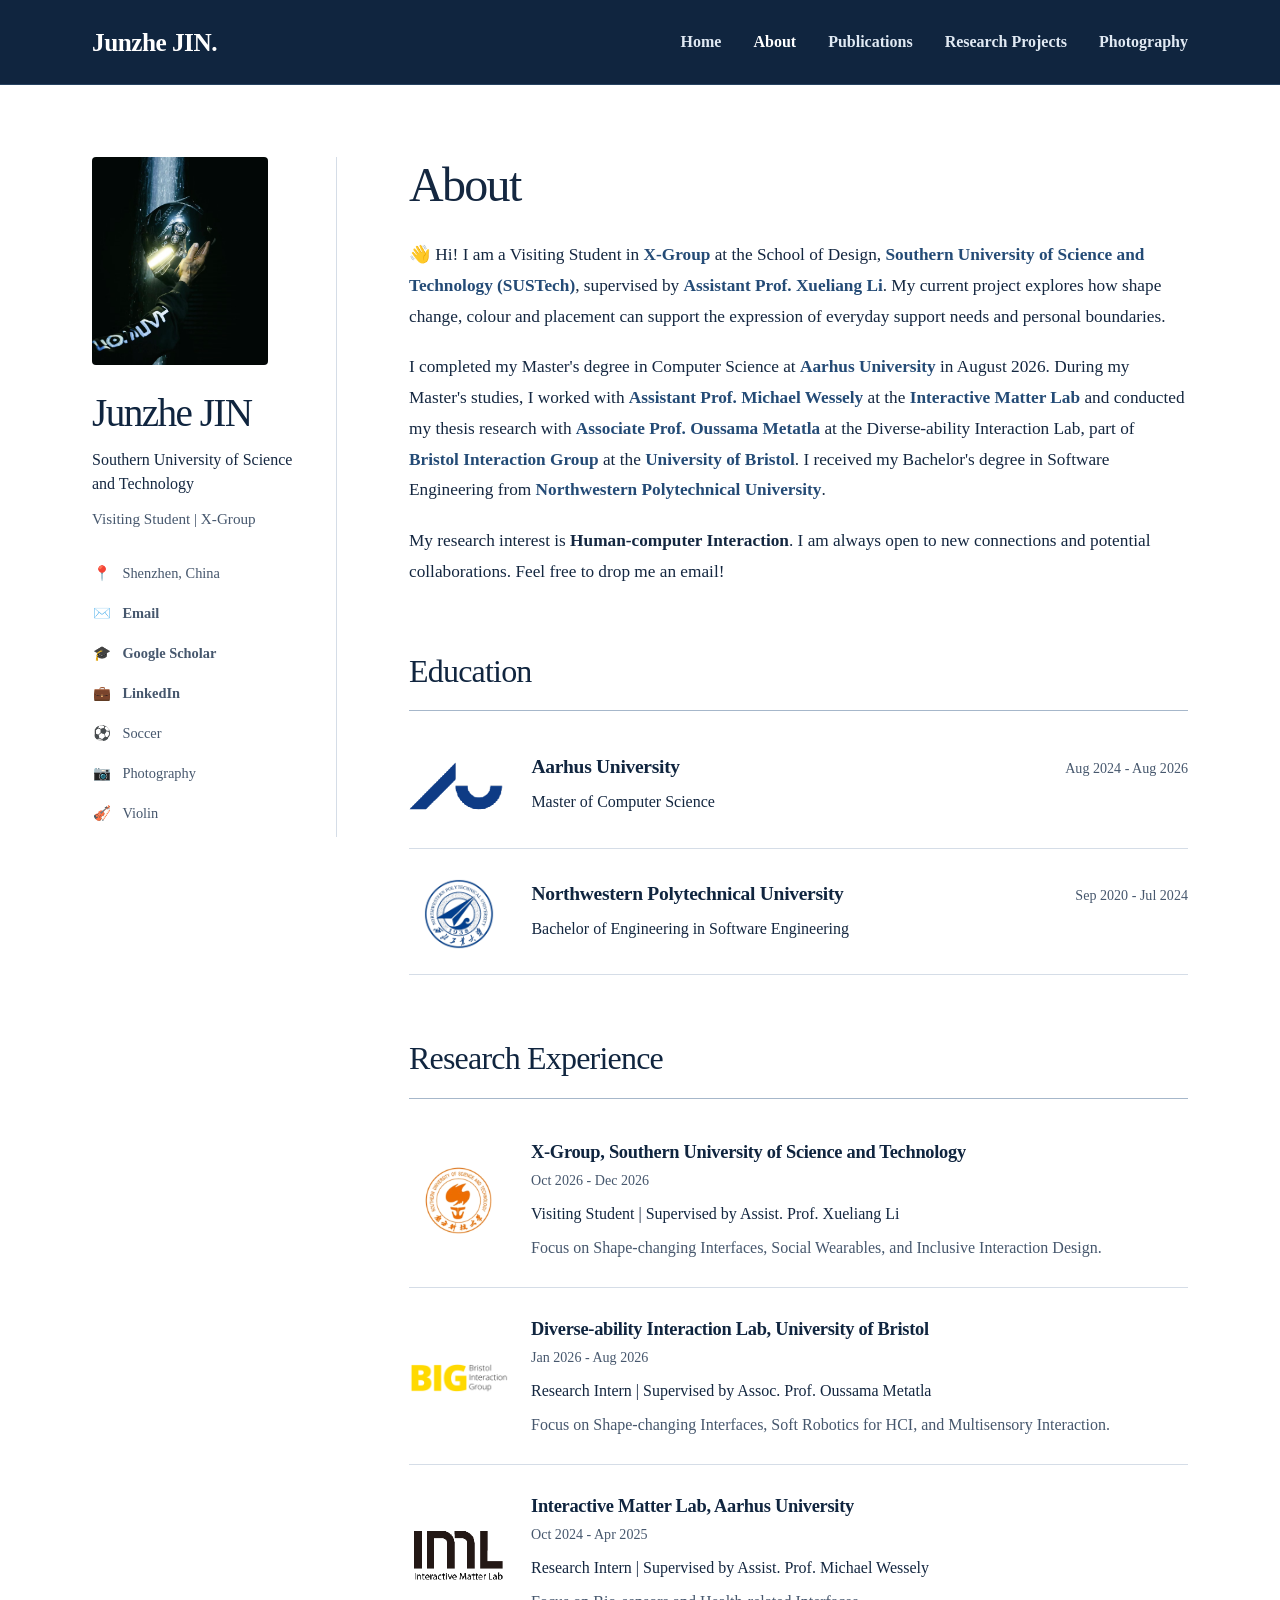
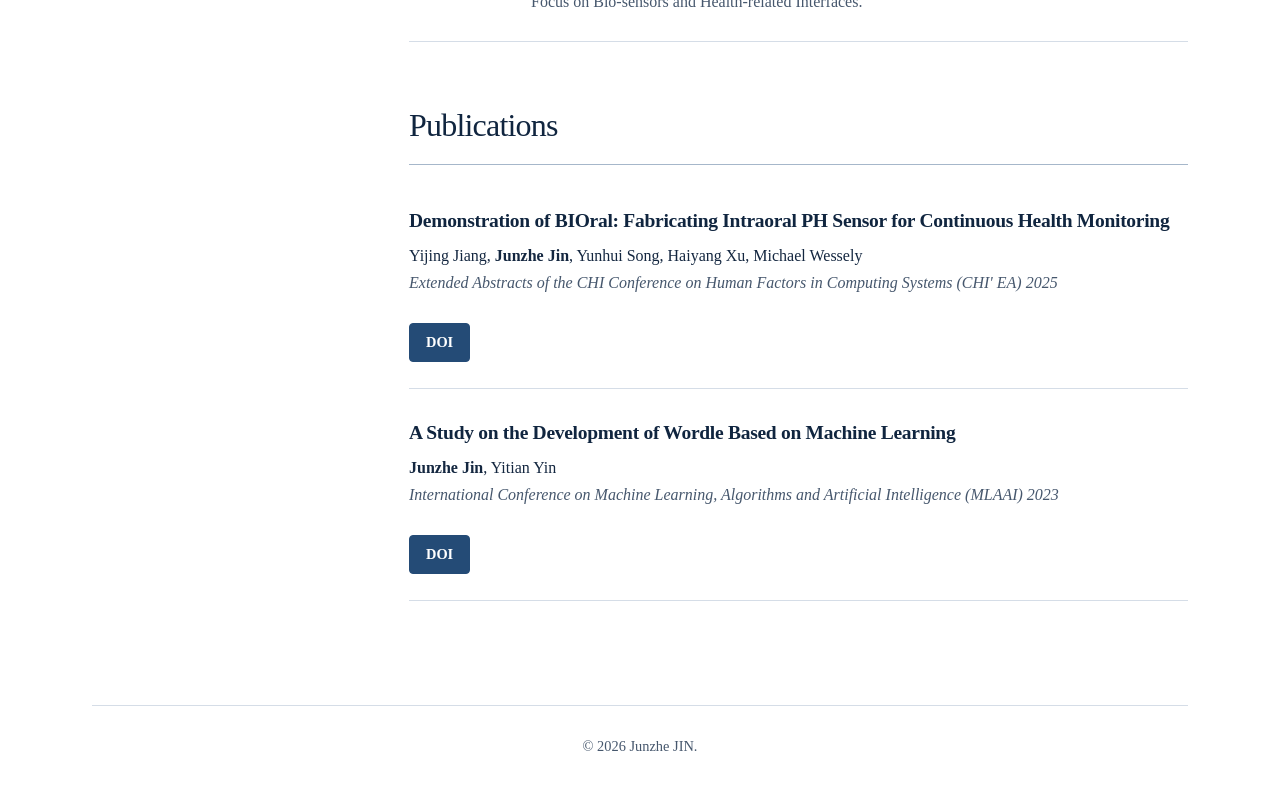
==== about.html @ 7d0c2334 "Redesign academic homepage and add About page" ====
<!DOCTYPE html>
<html lang="en">
<head>
    <meta charset="UTF-8">
    <meta name="viewport" content="width=device-width, initial-scale=1.0">
    <title>About | Junzhe JIN</title>
    <link rel="stylesheet" href="style.css">
</head>
<body class="about-page">
    <a class="skip-link" href="#main-content">Skip to content</a>

    <nav class="navbar" aria-label="Main navigation">
        <div class="nav-container">
            <a href="index.html" class="logo">Junzhe JIN.</a>
            <ul class="nav-links">
                <li><a href="index.html">Home</a></li>
                <li><a href="about.html" aria-current="page">About</a></li>
                <li><a href="about.html#publications">Publications</a></li>
                <li><a href="projects.html">Research Projects</a></li>
                <li><a href="photography.html">Photography</a></li>
            </ul>
        </div>
    </nav>

    <div class="main-wrapper">

        <aside class="sidebar">
            <img src="profile.jpg" alt="Junzhe JIN" class="sidebar-photo">
            <p class="sidebar-name">Junzhe JIN</p>
            <p class="sidebar-affil">Southern University of Science and Technology</p>
            <p class="sidebar-title">Visiting Student | X-Group</p>

            <ul class="sidebar-info">
                <li><span class="sidebar-icon" aria-hidden="true">📍</span><span>Shenzhen, China</span></li>
                <li><span class="sidebar-icon" aria-hidden="true">✉️</span><a href="mailto:jbk20020504@gmail.com">Email</a></li>
                <li><span class="sidebar-icon" aria-hidden="true">🎓</span><a href="https://scholar.google.com.hk/citations?user=QoTMexYAAAAJ&hl=zh-CN" target="_blank" rel="noopener noreferrer">Google Scholar</a></li>
                <li><span class="sidebar-icon" aria-hidden="true">💼</span><a href="http://linkedin.com/in/junzhe-jin-3252b0295" target="_blank" rel="noopener noreferrer">LinkedIn</a></li>
                <li><span class="sidebar-icon" aria-hidden="true">⚽</span><span>Soccer</span></li>
                <li><span class="sidebar-icon" aria-hidden="true">📷</span><span>Photography</span></li>
                <li><span class="sidebar-icon" aria-hidden="true">🎻</span><span>Violin</span></li>
            </ul>
        </aside>

        <main id="main-content" class="content-area">

            <h1 class="intro-title">About</h1>
            <section id="about" class="about-text">
                <p>
                    👋 Hi! I am a Visiting Student in <a href="https://www.hci-xgroup.com/" target="_blank" rel="noopener noreferrer" class="text-link">X-Group</a> at the School of Design, <a href="https://www.sustech.edu.cn/en/" target="_blank" rel="noopener noreferrer" class="text-link">Southern University of Science and Technology (SUSTech)</a>, supervised by <a href="https://www.hci-xgroup.com/about-us" target="_blank" rel="noopener noreferrer" class="text-link">Assistant Prof. Xueliang Li</a>. My current project explores how shape change, colour and placement can support the expression of everyday support needs and personal boundaries.
                </p>
                <p>
                    I completed my Master's degree in Computer Science at <a href="https://cs.au.dk/" target="_blank" rel="noopener noreferrer" class="text-link">Aarhus University</a> in August 2026. During my Master's studies, I worked with <a href="https://interactivematterlab.org/profile.html" target="_blank" rel="noopener noreferrer" class="text-link">Assistant Prof. Michael Wessely</a> at the <a href="https://interactivematterlab.org/index.html" target="_blank" rel="noopener noreferrer" class="text-link">Interactive Matter Lab</a> and conducted my thesis research with <a href="https://www.ousmet.com/" target="_blank" rel="noopener noreferrer" class="text-link">Associate Prof. Oussama Metatla</a> at the Diverse-ability Interaction Lab, part of <a href="https://biglab.co.uk/" target="_blank" rel="noopener noreferrer" class="text-link">Bristol Interaction Group</a> at the <a href="https://www.bristol.ac.uk/" target="_blank" rel="noopener noreferrer" class="text-link">University of Bristol</a>. I received my Bachelor's degree in Software Engineering from <a href="https://en.nwpu.edu.cn/" target="_blank" rel="noopener noreferrer" class="text-link">Northwestern Polytechnical University</a>.
                </p>
                <p>
                    My research interest is <strong>Human-computer Interaction</strong>. I am always open to new connections and potential collaborations. Feel free to drop me an email!
                </p>
            </section>

            <section id="education">
                <h2 class="section-title">Education</h2>

                <div class="card">
                    <div class="card-layout">
                        <img src="au.png" alt="Aarhus University" class="entity-logo">
                        <div class="card-main">
                            <div class="card-header">
                                <h3 class="card-title">Aarhus University</h3>
                                <span class="card-date">Aug 2024 - Aug 2026</span>
                            </div>
                            <p class="card-subtitle">Master of Computer Science</p>
                        </div>
                    </div>
                </div>

                <div class="card">
                    <div class="card-layout">
                        <img src="nwpu.png" alt="NWPU" class="entity-logo">
                        <div class="card-main">
                            <div class="card-header">
                                <h3 class="card-title">Northwestern Polytechnical University</h3>
                                <span class="card-date">Sep 2020 - Jul 2024</span>
                            </div>
                            <p class="card-subtitle">Bachelor of Engineering in Software Engineering</p>
                        </div>
                    </div>
                </div>
            </section>

            <section id="experience">
                <h2 class="section-title">Research Experience</h2>

                <div class="card">
                    <div class="card-layout">
                        <img src="sustech.png" alt="Southern University of Science and Technology" class="entity-logo">
                        <div class="card-main">
                            <div class="card-header">
                                <h3 class="card-title">X-Group, Southern University of Science and Technology</h3>
                                <span class="card-date">Oct 2026 - Dec 2026</span>
                            </div>
                            <p class="card-subtitle">Visiting Student | Supervised by Assist. Prof. Xueliang Li</p>
                            <p class="card-text">Focus on Shape-changing Interfaces, Social Wearables, and Inclusive Interaction Design.</p>
                        </div>
                    </div>
                </div>

                <div class="card">
                    <div class="card-layout">
                        <img src="BIG Lab.png" alt="Bristol Lab" class="entity-logo">
                        <div class="card-main">
                            <div class="card-header">
                                <h3 class="card-title">Diverse-ability Interaction Lab, University of Bristol</h3>
                                <span class="card-date">Jan 2026 - Aug 2026</span>
                            </div>
                            <p class="card-subtitle">Research Intern | Supervised by Assoc. Prof. Oussama Metatla</p>
                            <p class="card-text">Focus on Shape-changing Interfaces, Soft Robotics for HCI, and Multisensory Interaction.</p>
                        </div>
                    </div>
                </div>

                <div class="card">
                    <div class="card-layout">
                        <img src="IML.png" alt="Aarhus Lab" class="entity-logo">
                        <div class="card-main">
                            <div class="card-header">
                                <h3 class="card-title">Interactive Matter Lab, Aarhus University</h3>
                                <span class="card-date">Oct 2024 - Apr 2025</span>
                            </div>
                            <p class="card-subtitle">Research Intern | Supervised by Assist. Prof. Michael Wessely</p>
                            <p class="card-text">Focus on Bio-sensors and Health-related Interfaces.</p>
                        </div>
                    </div>
                </div>
            </section>

            <section id="publications">
                <h2 class="section-title">Publications</h2>

                <div class="card">
                    <h3 class="card-title" style="margin-bottom: 8px;">Demonstration of BIOral: Fabricating Intraoral PH Sensor for Continuous Health Monitoring</h3>
                    <p class="card-text" style="color: var(--text-main);">Yijing Jiang, <strong>Junzhe Jin</strong>, Yunhui Song, Haiyang Xu, Michael Wessely</p>
                    <p class="card-text" style="margin-bottom: 12px;"><em>Extended Abstracts of the CHI Conference on Human Factors in Computing Systems (CHI' EA) 2025</em></p>
                    <a href="https://dl.acm.org/doi/full/10.1145/3706599.3721178" target="_blank" rel="noopener noreferrer" class="btn btn-primary">DOI</a>
                </div>

                <div class="card">
                    <h3 class="card-title" style="margin-bottom: 8px;">A Study on the Development of Wordle Based on Machine Learning</h3>
                    <p class="card-text" style="color: var(--text-main);"><strong>Junzhe Jin</strong>, Yitian Yin</p>
                    <p class="card-text" style="margin-bottom: 12px;"><em>International Conference on Machine Learning, Algorithms and Artificial Intelligence (MLAAI) 2023</em></p>
                    <a href="https://ieeexplore.ieee.org/abstract/document/10393779" target="_blank" rel="noopener noreferrer" class="btn btn-primary">DOI</a>
                </div>
            </section>

        </main>
    </div>

    <footer>
        <p>&copy; 2026 Junzhe JIN.</p>
    </footer>

</body>
</html>
---- style.css ----
/* A quiet, bookish palette. System serif fonts keep the site self-contained. */
:root {
    color-scheme: light;
    --bg-color: #ffffff;
    --card-bg: #f7f9fc;
    --text-main: #142740;
    --text-secondary: #46576d;
    --accent: #244b76;
    --accent-hover: #10253f;
    --border-color: #d5dde7;
    --serif: Charter, 'Bitstream Charter', 'Iowan Old Style', 'Palatino Linotype', Palatino, Georgia, 'Noto Serif CJK SC', 'Songti SC', serif;
}
* { margin: 0; padding: 0; box-sizing: border-box; }
html { scroll-behavior: smooth; scroll-padding-top: 7rem; }
body { font-family: var(--serif); background: var(--bg-color); color: var(--text-main); font-size: 17px; line-height: 1.7; -webkit-font-smoothing: antialiased; }
::selection { background: #dce7f3; color: #142740; }
a { color: var(--accent); text-decoration: none; }
a:hover { color: var(--accent-hover); }
a:focus-visible { outline: 2px solid var(--accent); outline-offset: 5px; border-radius: 2px; }
img { max-width: 100%; }
strong { font-weight: 700; }
.skip-link { position: absolute; left: 1rem; top: -6rem; z-index: 1100; padding: .65rem 1rem; background: var(--text-main); color: var(--card-bg); }
.skip-link:focus { top: 1rem; }
.navbar { position: sticky; top: 0; background: var(--bg-color); border-bottom: 1px solid var(--border-color); z-index: 1000; }
.nav-container { max-width: 1160px; margin: auto; padding: 1rem 2rem; min-height: 80px; display: flex; justify-content: space-between; align-items: center; gap: 2rem; }
.logo { font-size: 1.35rem; font-weight: 600; text-decoration: none; color: var(--text-main); white-space: nowrap; letter-spacing: -.025em; }
.nav-links { list-style: none; display: flex; flex-wrap: wrap; gap: .5rem 2rem; align-items: center; }
.nav-links a { display: inline-block; padding: .4rem 0; font-size: .95rem; text-decoration: none; color: var(--text-secondary); }
.nav-links a:hover, .nav-links a[aria-current] { color: var(--accent); text-decoration: none; text-decoration-thickness: 1px; }
.main-wrapper { max-width: 1160px; margin: auto; padding: 4.5rem 2rem 3rem; display: flex; align-items: flex-start; gap: 4.5rem; }
.container { max-width: 1040px; margin: auto; padding: 4.5rem 2rem 3rem; }
.project-detail { max-width: 820px; }
.sidebar { flex: 0 0 245px; position: sticky; top: 120px; padding-right: 2rem; border-right: 1px solid var(--border-color); }
.sidebar-photo { width: 176px; height: 208px; border-radius: 4px; object-fit: cover; margin-bottom: 1.5rem; }
.sidebar-name { font-size: 2.2rem; font-weight: 500; letter-spacing: -.04em; line-height: 1.2; margin-bottom: .75rem; }
.sidebar-affil { font-size: 1rem; line-height: 1.5; margin-bottom: .6rem; }
.sidebar-title { font-size: .95rem; color: var(--text-secondary); margin-bottom: 1.6rem; }
.sidebar-info { list-style: none; }
.sidebar-info li { margin-bottom: .5rem; min-height: 2rem; font-size: .9rem; display: grid; grid-template-columns: 1.25rem minmax(0, 1fr); align-items: center; column-gap: .65rem; color: var(--text-secondary); }
.sidebar-icon { width: 1.25rem; text-align: center; line-height: 1; }
.sidebar-info a { color: var(--text-secondary); text-decoration: none; padding: .2rem 0; }
.sidebar-info a:hover { color: var(--accent); text-decoration: none; }
.content-area, .card-main { flex: 1; min-width: 0; }
.eyebrow { color: var(--accent); font-size: .8rem; letter-spacing: .13em; text-transform: uppercase; margin-bottom: 1rem; }
.intro-title { font-size: clamp(2rem, 4vw, 3rem); font-weight: 500; letter-spacing: -.035em; line-height: 1.15; margin-bottom: 1.75rem; }
.about-text p { text-align: left; margin-bottom: 1.25rem; font-size: 1.08rem; line-height: 1.85; overflow-wrap: break-word; }
.text-link { color: var(--accent); text-decoration: none; text-decoration-color: #7890aa; text-decoration-thickness: 1px; }
.text-link:hover { color: var(--accent-hover); text-decoration-color: currentColor; }
.hero-title { font-size: clamp(2.5rem, 5vw, 3.6rem); font-weight: 500; letter-spacing: -.04em; line-height: 1.12; text-wrap: balance; }
.hero-desc { font-size: 1.15rem; color: var(--text-secondary); line-height: 1.7; }
.section-title { font-size: 1.8rem; font-weight: 500; letter-spacing: -.025em; margin: 3.5rem 0 1.25rem; border-bottom: 1px solid var(--border-color); padding-bottom: .75rem; }
.card { padding: 1.35rem 0 1.6rem; margin-bottom: .5rem; border-bottom: 1px solid var(--border-color); }
.card-layout { display: flex; gap: 1.2rem; align-items: flex-start; }
.entity-logo { width: 48px; height: 48px; padding: 3px; border: 1px solid var(--border-color); border-radius: 3px; object-fit: contain; background: #fff; }
.card-header { display: flex; flex-wrap: wrap; justify-content: space-between; align-items: baseline; gap: .25rem 1rem; margin-bottom: .45rem; }
.card-title { font-size: 1.22rem; font-weight: 600; line-height: 1.4; letter-spacing: -.015em; }
.card-header .card-title { flex: 1 1 240px; }
.card-subtitle { font-size: 1rem; font-weight: 400; margin-bottom: .4rem; }
.card-date { font-size: .88rem; color: var(--text-secondary); }
.card-text { font-size: 1rem; color: var(--text-secondary); line-height: 1.7; }
.btn { display: inline-block; padding: .45rem 1rem; margin: .9rem .4rem 0 0; border: 1px solid var(--border-color); border-radius: 4px; background: var(--card-bg); color: var(--accent); text-decoration: none; font-size: .9rem; line-height: 1.6; }
.btn:hover { border-color: var(--accent); background: #eaf0f7; }
.btn-primary { background: var(--accent); border-color: var(--accent); color: #ffffff; }
.btn-primary:hover { background: var(--accent-hover); color: #ffffff; }
.project-grid { display: grid; grid-template-columns: repeat(2, minmax(0, 1fr)); gap: 2.5rem 2rem; }
.project-card { background: var(--card-bg); border: 1px solid var(--border-color); border-radius: 5px; overflow: hidden; display: flex; flex-direction: column; }
.project-img { width: 100%; height: 240px; object-fit: contain; background: #eef2f7; border-bottom: 1px solid var(--border-color); }
.project-content { padding: 1.6rem; display: flex; flex-direction: column; flex: 1; }
.project-content .card-title { font-size: 1.45rem; }
.gray-link { color: var(--accent); text-decoration: none; text-decoration-thickness: 1px; font-size: .95rem; padding: .65rem .25rem; display: inline-block; }
.photo-grid { column-count: 3; column-gap: 1.5rem; margin-top: 2rem; }
.photo-item { overflow: hidden; margin-bottom: 1.5rem; break-inside: avoid; display: inline-block; width: 100%; border-radius: 3px; }
.photo-item img { width: 100%; height: auto; display: block; }
.project-detail > img { border: 1px solid var(--border-color); }
.note { margin-top: 3rem; padding: 1.5rem; background: #eef2f7; border-left: 3px solid var(--accent); border-radius: 3px; }
.note p { margin: 0; }
footer { max-width: 1096px; margin: 3rem auto 0; border-top: 1px solid var(--border-color); padding: 1.75rem 2rem 2.5rem; color: var(--text-secondary); font-size: .9rem; text-align: center; }
@media (max-width: 900px) {
    .nav-container { gap: .6rem 2rem; flex-wrap: wrap; }
    .nav-links { gap: .25rem 1.5rem; }
    .main-wrapper { gap: 2.5rem; }
    .sidebar { flex-basis: 210px; padding-right: 1.25rem; }
    .photo-grid { column-count: 2; }
}
@media (max-width: 700px) {
    html { scroll-padding-top: 11rem; }
    .nav-container { padding: .75rem 1.25rem; }
    .nav-links { width: 100%; gap: .1rem 1.1rem; }
    .nav-links a { font-size: .88rem; }
    .main-wrapper { flex-direction: column; gap: 2.5rem; padding: 2.5rem 1.25rem; }
    .container { padding: 2.5rem 1.25rem; }
    .sidebar { position: static; flex: none; width: 100%; border-right: 0; border-bottom: 1px solid var(--border-color); padding: 0 0 2rem; }
    .sidebar-photo { width: 128px; height: 152px; float: right; margin: 0 0 1rem 1rem; }
    .sidebar-name { font-size: 2rem; }
    .sidebar-info { display: flex; flex-wrap: wrap; gap: .1rem 1.25rem; clear: both; padding-top: 1rem; }
    .sidebar-title { margin-bottom: .5rem; }
    .content-area { width: 100%; }
    .project-grid { grid-template-columns: minmax(0, 1fr); gap: 2rem; }
    .card-header { display: block; }
    .card-layout { gap: .8rem; }
    .entity-logo { width: 40px; height: 40px; }
    .section-title { margin-top: 2.75rem; }
    .project-detail .hero-title { font-size: 2.25rem !important; }
    .project-detail > div { flex-wrap: wrap; }
    .about-text p { font-size: 1.05rem; }
}
@media (max-width: 420px) {
    .sidebar-photo { float: none; margin-bottom: 1rem; }
    .photo-grid { column-count: 1; }
}
@media (prefers-reduced-motion: reduce) { html { scroll-behavior: auto; } }

.navbar { background: #10253f; border-bottom: 1px solid #274260; }
.nav-container { min-height: 84px; }
.navbar .logo { color: #fff; font-size: 1.58rem; letter-spacing: -.02em; }
.nav-links a { color: #e0e9f3; font-size: 1rem; }
.nav-links a:hover, .nav-links a[aria-current] { color: #fff; }
.navbar a:focus-visible { outline-color: #fff; }
.sidebar-name { color: #10253f; font-size: 2.45rem; }
.sidebar-photo { display: block; }
.about-text p { line-height: 1.78; }
.section-title { color: #10253f; border-bottom-color: #a6b7ca; font-size: 2rem; }
.card-title { color: #10253f; }
.card-layout { gap: 1.4rem; align-items: center; }
.entity-logo {
    width: 100px;
    height: 70px;
    flex: 0 0 100px;
    padding: 0;
    border: 0;
    border-radius: 0;
    background: transparent;
}
@media (max-width: 700px) {
    .nav-links a { font-size: .88rem; }
    .sidebar-name { font-size: 2rem; }
    .card-layout { gap: .85rem; }
    .entity-logo { width: 70px; height: 54px; flex-basis: 70px; }
}

.about-page a,
.about-page a:hover,
.about-page a:focus-visible {
    font-weight: 700;
    text-decoration: none;
}

.home-page {
    --home-navy: #10253f;
    min-height: 100svh;
    display: flex;
    flex-direction: column;
    background: var(--home-navy);
}
.home-page .navbar {
    background: #fff;
    border-bottom-color: #d5dde7;
}
.home-page .navbar .logo,
.home-page .nav-links a[aria-current] { color: #10253f; }
.home-page .nav-links a { color: #46576d; }
.home-page .nav-links a:hover { color: #10253f; }
.home-page .nav-links a:hover,
.home-page .nav-links a[aria-current] { text-decoration: underline; text-underline-offset: .65rem; }
.home-page .navbar a:focus-visible { outline-color: #244b76; }
.home-hero { flex: 1; display: flex; align-items: center; color: #fff; }
.home-hero-inner {
    position: relative;
    isolation: isolate;
    display: grid;
    grid-template-columns: minmax(0, 390px) minmax(0, 1fr);
    align-items: center;
    gap: clamp(2rem, 6vw, 5.5rem);
    max-width: 1060px;
    width: 100%;
    margin: 0 auto;
    padding: 3.25rem 2rem;
}
.home-intro { position: relative; z-index: 1; }
.home-intro h1 {
    font-size: clamp(2.2rem, 3.8vw, 3.45rem);
    line-height: 1.01;
    letter-spacing: -.055em;
    font-weight: 500;
    margin-bottom: 1.1rem;
}
.home-intro p {
    color: #e0e9f3;
    font-size: clamp(1rem, 1.35vw, 1.13rem);
    line-height: 1.66;
    max-width: 475px;
}
.home-portrait {
    position: relative;
    width: 100%;
}
.home-portrait::before {
    content: "";
    position: absolute;
    inset: -3% -4%;
    background: radial-gradient(ellipse at 52% 50%, #06121f 23%, #0a1a2d 45%, transparent 72%);
}
.home-portrait img {
    position: relative;
    width: 100%;
    display: block;
    mask-image: linear-gradient(to right, transparent, #000 23%, #000 74%, transparent),
        linear-gradient(to bottom, transparent, #000 17%, #000 77%, transparent);
    mask-composite: intersect;
}
.home-page footer {
    width: calc(100% - 4rem);
    margin: 0 auto;
    border-top-color: #3a506a;
    padding: 1rem 0 1.1rem;
    color: #d5dde7;
}
@media (max-width: 700px) {
    .home-hero-inner { grid-template-columns: 1fr; gap: 1.2rem; padding: 2.6rem 1.25rem 1.5rem; }
    .home-intro h1 { font-size: clamp(2rem, 8vw, 2.6rem); }
    .home-portrait { width: min(100%, 18rem); margin: 0 auto; }
    .home-page footer { width: calc(100% - 2.5rem); }
}

.about-page #experience .card-main { container-type: inline-size; }
.about-page #experience .card-header { display: block; }
.about-page #experience .card-title {
    font-size: min(1.15rem, 3.42cqi);
    font-weight: 700;
    white-space: nowrap;
}
.about-page #experience .card-date { display: block; margin-top: .2rem; }
@media (max-width: 1023px) {
    .about-page #experience .card-layout {
        display: grid;
        grid-template-columns: auto minmax(0, 1fr);
        align-items: start;
        row-gap: .4rem;
        container-type: inline-size;
    }
    .about-page #experience .card-main { display: contents; }
    .about-page #experience .card-header { grid-area: 1 / 1 / 2 / -1; }
    .about-page #experience .entity-logo { grid-area: 2 / 1 / 4 / 2; }
    .about-page #experience .card-subtitle,
    .about-page #experience .card-text { grid-column: 2; }
    .about-page #experience .card-subtitle { margin-bottom: 0; }
}
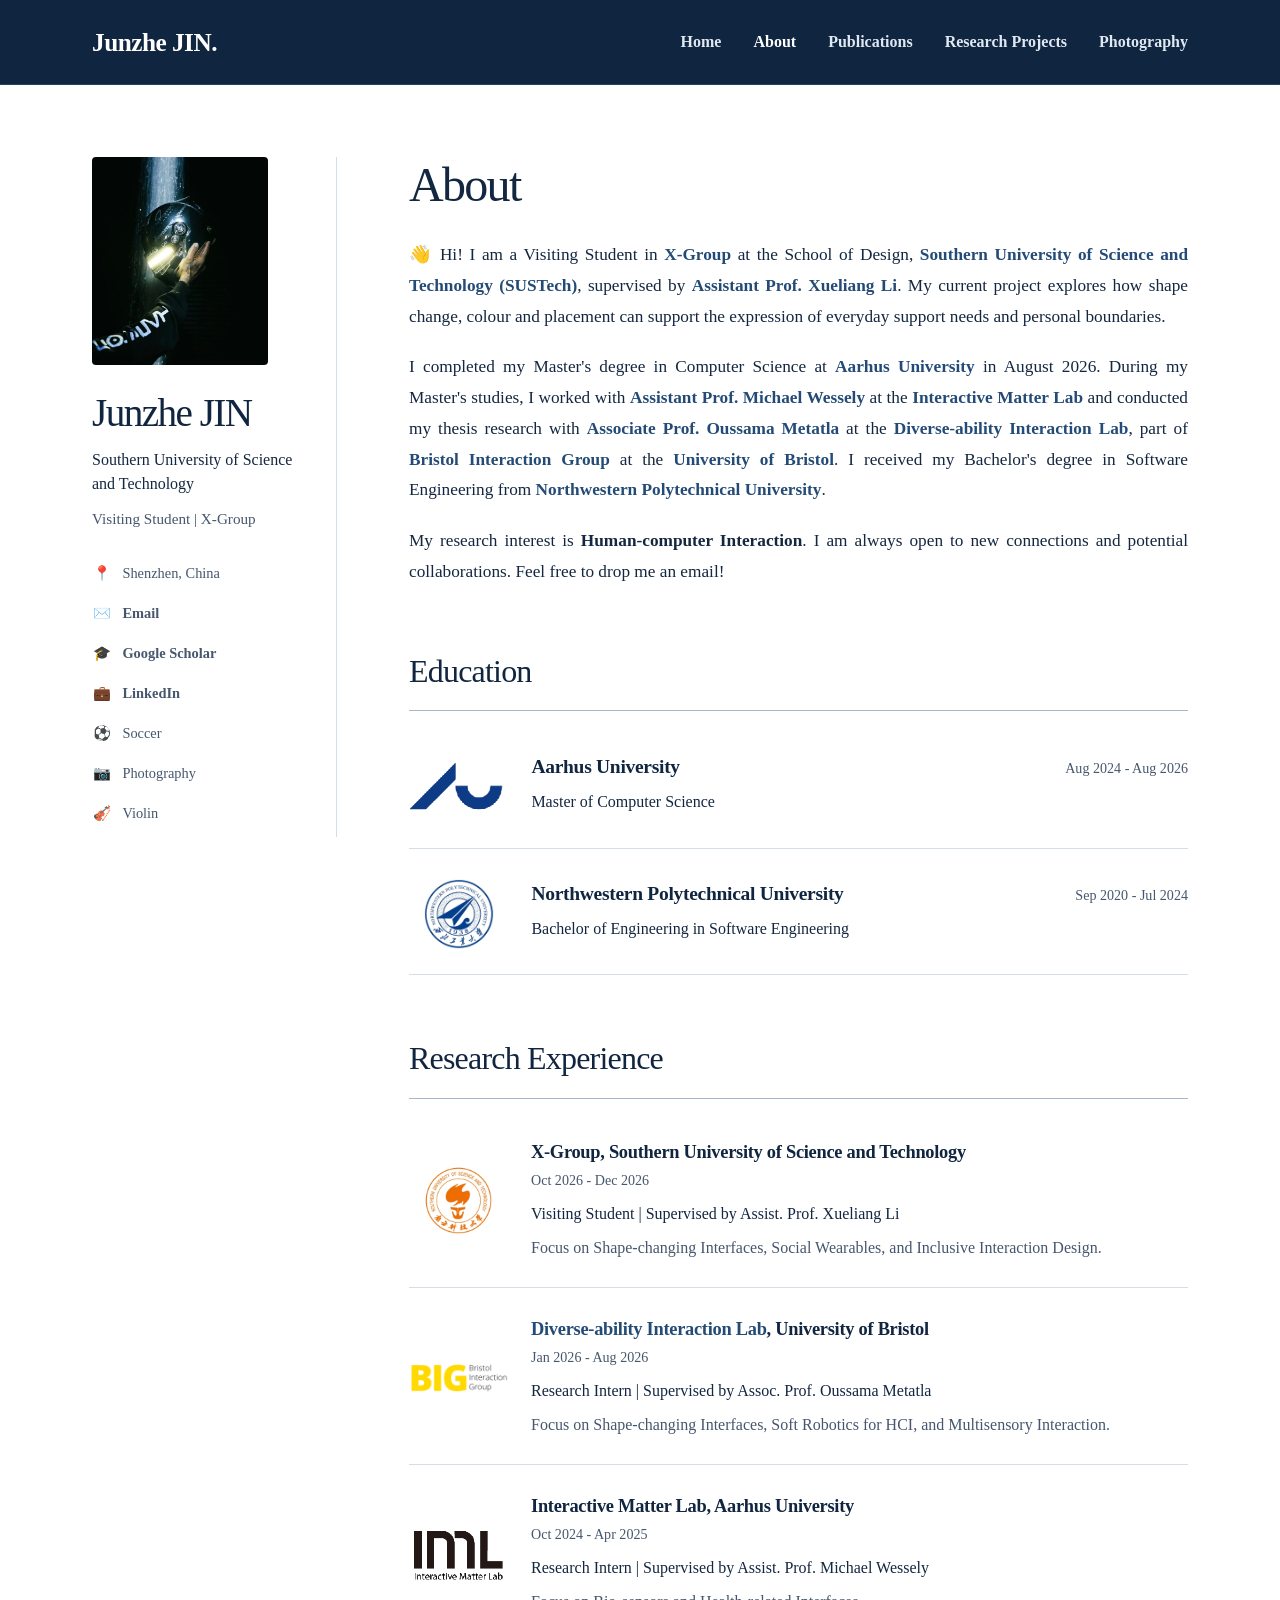
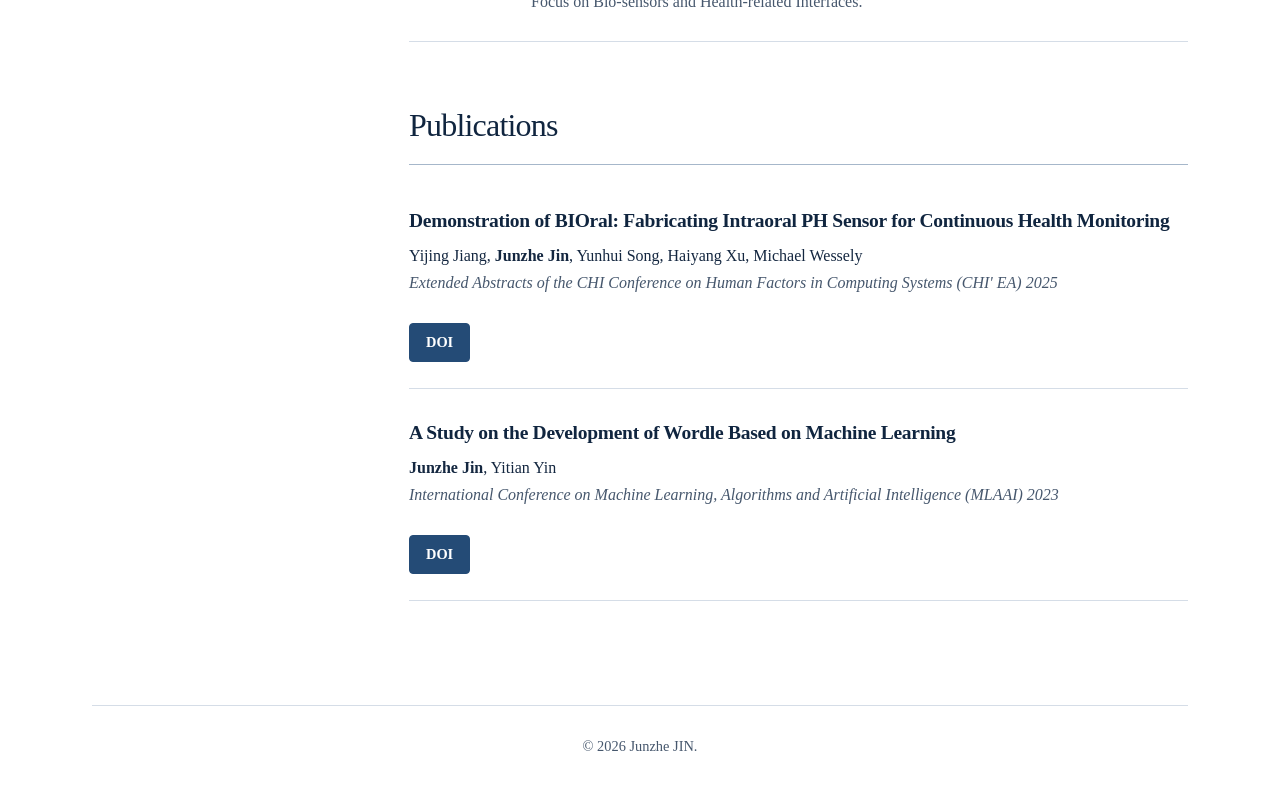
==== commit dc683985: "Link to the Diverse-ability Interaction Lab" ====
--- a/about.html
+++ b/about.html
@@ -49,7 +49,7 @@
                     👋 Hi! I am a Visiting Student in <a href="https://www.hci-xgroup.com/" target="_blank" rel="noopener noreferrer" class="text-link">X-Group</a> at the School of Design, <a href="https://www.sustech.edu.cn/en/" target="_blank" rel="noopener noreferrer" class="text-link">Southern University of Science and Technology (SUSTech)</a>, supervised by <a href="https://www.hci-xgroup.com/about-us" target="_blank" rel="noopener noreferrer" class="text-link">Assistant Prof. Xueliang Li</a>. My current project explores how shape change, colour and placement can support the expression of everyday support needs and personal boundaries.
                 </p>
                 <p>
-                    I completed my Master's degree in Computer Science at <a href="https://cs.au.dk/" target="_blank" rel="noopener noreferrer" class="text-link">Aarhus University</a> in August 2026. During my Master's studies, I worked with <a href="https://interactivematterlab.org/profile.html" target="_blank" rel="noopener noreferrer" class="text-link">Assistant Prof. Michael Wessely</a> at the <a href="https://interactivematterlab.org/index.html" target="_blank" rel="noopener noreferrer" class="text-link">Interactive Matter Lab</a> and conducted my thesis research with <a href="https://www.ousmet.com/" target="_blank" rel="noopener noreferrer" class="text-link">Associate Prof. Oussama Metatla</a> at the Diverse-ability Interaction Lab, part of <a href="https://biglab.co.uk/" target="_blank" rel="noopener noreferrer" class="text-link">Bristol Interaction Group</a> at the <a href="https://www.bristol.ac.uk/" target="_blank" rel="noopener noreferrer" class="text-link">University of Bristol</a>. I received my Bachelor's degree in Software Engineering from <a href="https://en.nwpu.edu.cn/" target="_blank" rel="noopener noreferrer" class="text-link">Northwestern Polytechnical University</a>.
+                    I completed my Master's degree in Computer Science at <a href="https://cs.au.dk/" target="_blank" rel="noopener noreferrer" class="text-link">Aarhus University</a> in August 2026. During my Master's studies, I worked with <a href="https://interactivematterlab.org/profile.html" target="_blank" rel="noopener noreferrer" class="text-link">Assistant Prof. Michael Wessely</a> at the <a href="https://interactivematterlab.org/index.html" target="_blank" rel="noopener noreferrer" class="text-link">Interactive Matter Lab</a> and conducted my thesis research with <a href="https://www.ousmet.com/" target="_blank" rel="noopener noreferrer" class="text-link">Associate Prof. Oussama Metatla</a> at the <a href="https://dive.ousmet.com/" target="_blank" rel="noopener noreferrer" class="text-link">Diverse-ability Interaction Lab</a>, part of <a href="https://biglab.co.uk/" target="_blank" rel="noopener noreferrer" class="text-link">Bristol Interaction Group</a> at the <a href="https://www.bristol.ac.uk/" target="_blank" rel="noopener noreferrer" class="text-link">University of Bristol</a>. I received my Bachelor's degree in Software Engineering from <a href="https://en.nwpu.edu.cn/" target="_blank" rel="noopener noreferrer" class="text-link">Northwestern Polytechnical University</a>.
                 </p>
                 <p>
                     My research interest is <strong>Human-computer Interaction</strong>. I am always open to new connections and potential collaborations. Feel free to drop me an email!
@@ -108,7 +108,7 @@
                         <img src="BIG Lab.png" alt="Bristol Lab" class="entity-logo">
                         <div class="card-main">
                             <div class="card-header">
-                                <h3 class="card-title">Diverse-ability Interaction Lab, University of Bristol</h3>
+                                <h3 class="card-title"><a href="https://dive.ousmet.com/" target="_blank" rel="noopener noreferrer" class="text-link">Diverse-ability Interaction Lab</a>, University of Bristol</h3>
                                 <span class="card-date">Jan 2026 - Aug 2026</span>
                             </div>
                             <p class="card-subtitle">Research Intern | Supervised by Assoc. Prof. Oussama Metatla</p>
--- a/style.css
+++ b/style.css
@@ -43,7 +43,7 @@
 .content-area, .card-main { flex: 1; min-width: 0; }
 .eyebrow { color: var(--accent); font-size: .8rem; letter-spacing: .13em; text-transform: uppercase; margin-bottom: 1rem; }
 .intro-title { font-size: clamp(2rem, 4vw, 3rem); font-weight: 500; letter-spacing: -.035em; line-height: 1.15; margin-bottom: 1.75rem; }
-.about-text p { text-align: left; margin-bottom: 1.25rem; font-size: 1.08rem; line-height: 1.85; overflow-wrap: break-word; }
+.about-text p { text-align: justify; margin-bottom: 1.25rem; font-size: 1.08rem; line-height: 1.85; overflow-wrap: break-word; }
 .text-link { color: var(--accent); text-decoration: none; text-decoration-color: #7890aa; text-decoration-thickness: 1px; }
 .text-link:hover { color: var(--accent-hover); text-decoration-color: currentColor; }
 .hero-title { font-size: clamp(2.5rem, 5vw, 3.6rem); font-weight: 500; letter-spacing: -.04em; line-height: 1.12; text-wrap: balance; }
